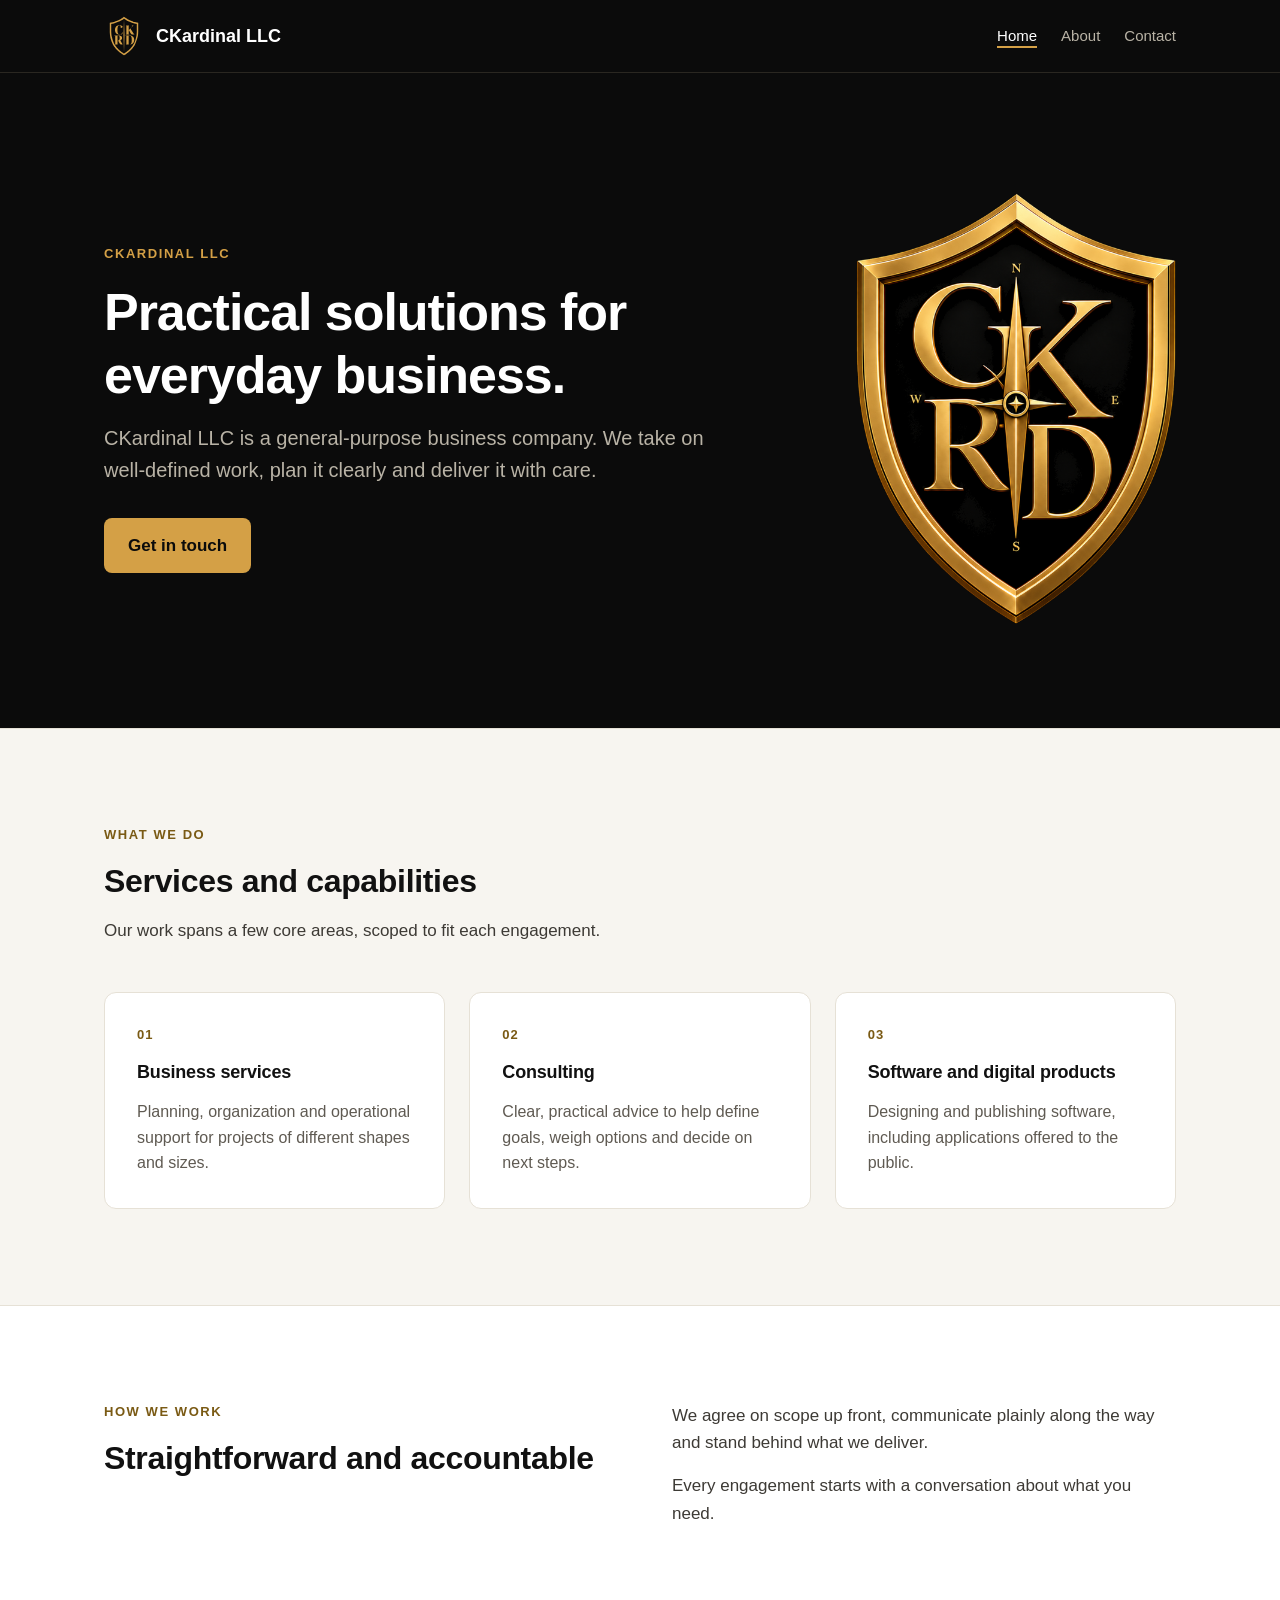
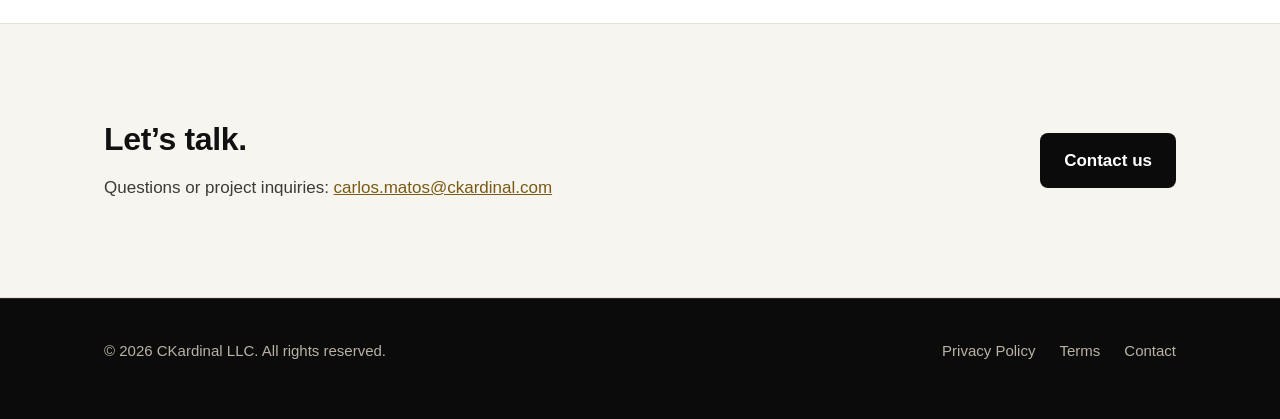
==== index.html @ 051f74bd "Initial CKardinal LLC website" ====
<!doctype html>
<html lang="en">
<head>
<meta charset="utf-8">
<meta name="viewport" content="width=device-width, initial-scale=1">
<title>CKardinal LLC</title>
<meta name="description" content="CKardinal LLC is a general-purpose business company offering business services, consulting and software.">
<link rel="icon" href="favicon.ico" sizes="32x32">
<link rel="icon" href="favicon.svg" type="image/svg+xml">
<link rel="apple-touch-icon" href="apple-touch-icon.png">
<meta name="theme-color" content="#0b0b0b">
<link rel="stylesheet" href="styles.css">
</head>
<body>
<a class="skip" href="#main">Skip to content</a>
<header><div class="wrap nav"><a class="brand" href="index.html"><img src="logo.svg" alt="" width="40" height="40">CKardinal LLC</a><nav aria-label="Main"><ul><li><a href="index.html" aria-current="page">Home</a></li><li><a href="about.html">About</a></li><li><a href="contact.html">Contact</a></li></ul></nav></div></header>
<main id="main">
<section class="hero"><div class="wrap hero-grid"><div>
<span class="eyebrow">CKardinal LLC</span>
<h1>Practical solutions for everyday business.</h1>
<p class="lead">CKardinal LLC is a general-purpose business company. We take on well-defined work, plan it clearly and deliver it with care.</p>
<a class="btn" href="contact.html">Get in touch</a>
</div><div class="crest-wrap"><img class="crest" src="crest.png" alt="CKardinal LLC crest" width="534" height="720"></div>
</div></section>
<section class="soft"><div class="wrap">
<div class="head"><span class="eyebrow">What we do</span><h2>Services and capabilities</h2><p>Our work spans a few core areas, scoped to fit each engagement.</p></div>
<div class="grid">
<div class="card"><span class="num">01</span><h3>Business services</h3><p>Planning, organization and operational support for projects of different shapes and sizes.</p></div>
<div class="card"><span class="num">02</span><h3>Consulting</h3><p>Clear, practical advice to help define goals, weigh options and decide on next steps.</p></div>
<div class="card"><span class="num">03</span><h3>Software and digital products</h3><p>Designing and publishing software, including applications offered to the public.</p></div>
</div></div></section>
<section><div class="wrap split">
<div><span class="eyebrow">How we work</span><h2>Straightforward and accountable</h2></div>
<div><p>We agree on scope up front, communicate plainly along the way and stand behind what we deliver.</p><p>Every engagement starts with a conversation about what you need.</p></div>
</div></section>
<section class="soft"><div class="wrap cta">
<div><h2>Let&rsquo;s talk.</h2><p>Questions or project inquiries: <a href="mailto:carlos.matos@ckardinal.com">carlos.matos@ckardinal.com</a></p></div>
<a class="btn btn-dark" href="contact.html">Contact us</a>
</div></section>
</main>
<footer><div class="wrap foot"><p>&copy; 2026 CKardinal LLC. All rights reserved.</p><ul><li><a href="privacy.html">Privacy Policy</a></li><li><a href="terms.html">Terms</a></li><li><a href="contact.html">Contact</a></li></ul></div></footer>
</body>
</html>
---- styles.css ----
:root{--ink:#111111;--body:#3d3a35;--muted:#5f5a52;--line:#e6e1d6;--bg:#fff;--soft:#f7f5f0;--accent:#D4A046;--accent-dark:#7a5a14;--night:#0b0b0b;--night-line:#2a2721;--on-night:#e9e4d8;--on-night-muted:#b9b3a6;--max:1120px;--pad:24px}
*,*::before,*::after{box-sizing:border-box}
html{-webkit-text-size-adjust:100%}
body{margin:0;font-family:-apple-system,BlinkMacSystemFont,"Segoe UI",Roboto,"Helvetica Neue",Arial,sans-serif;font-size:17px;line-height:1.6;color:var(--body);background:var(--bg)}
h1,h2,h3{color:var(--ink);line-height:1.2;margin:0 0 16px;letter-spacing:-.01em}
h1{font-size:clamp(2rem,5vw,3.25rem);letter-spacing:-.02em}
h2{font-size:clamp(1.5rem,3vw,2rem)}
h3{font-size:1.125rem}
p{margin:0 0 16px}
p:last-child{margin-bottom:0}
a{color:var(--accent-dark)}
a:focus-visible,.btn:focus-visible{outline:3px solid var(--accent);outline-offset:3px;border-radius:4px}
.wrap{max-width:var(--max);margin:0 auto;padding:0 var(--pad)}
.skip{position:absolute;left:-9999px}
.skip:focus{left:16px;top:16px;background:#fff;padding:8px 16px;z-index:10}
header{border-bottom:1px solid var(--line)}
.nav{display:flex;align-items:center;justify-content:space-between;gap:24px;min-height:72px;flex-wrap:wrap;padding-top:12px;padding-bottom:12px}
.brand{display:flex;align-items:center;gap:12px;text-decoration:none;color:var(--ink);font-weight:700;font-size:1.125rem}
.brand img{width:32px;height:32px}
nav ul{display:flex;gap:24px;list-style:none;margin:0;padding:0;flex-wrap:wrap}
nav a{color:var(--body);text-decoration:none;font-size:.9375rem;font-weight:500;padding:4px 0}
nav a:hover,nav a[aria-current=page]{color:var(--ink);box-shadow:inset 0 -2px 0 var(--accent)}
section{padding:96px 0}
.hero{padding:120px 0 104px}
.eyebrow{display:block;font-size:.8125rem;font-weight:600;letter-spacing:.12em;text-transform:uppercase;color:var(--accent-dark);margin-bottom:16px}
.lead{font-size:1.25rem;max-width:640px;color:var(--muted);margin-bottom:32px}
.btn{display:inline-block;background:var(--ink);color:#fff;text-decoration:none;font-weight:600;padding:14px 24px;border-radius:8px}
.btn:hover{background:#0a1426}
.soft{background:var(--soft);border-top:1px solid var(--line);border-bottom:1px solid var(--line)}
.head{max-width:640px;margin-bottom:48px}
.grid{display:grid;grid-template-columns:repeat(3,1fr);gap:24px}
.card{background:#fff;border:1px solid var(--line);border-radius:12px;padding:32px}
.card .num{display:block;font-size:.8125rem;font-weight:700;color:var(--accent-dark);margin-bottom:16px;letter-spacing:.08em}
.card p{color:var(--muted);font-size:1rem}
.split{display:grid;grid-template-columns:1fr 1fr;gap:64px;align-items:start}
.cta{display:flex;justify-content:space-between;align-items:center;gap:32px;flex-wrap:wrap}
.page{padding:80px 0 96px}
.prose{max-width:720px}
.prose h2{font-size:1.375rem;margin-top:48px}
.prose ul{padding-left:24px;margin:0 0 16px}
.prose li{margin-bottom:8px}
.meta{color:var(--muted);font-size:.9375rem;margin-bottom:40px}
.contact-box{border:1px solid var(--line);border-radius:12px;padding:32px;max-width:720px;margin-top:40px}
.contact-box a{font-size:1.25rem;font-weight:600;word-break:break-all}
footer{border-top:1px solid var(--line);padding:40px 0;font-size:.9375rem;color:var(--muted)}
.foot{display:flex;justify-content:space-between;gap:24px;flex-wrap:wrap}
footer ul{display:flex;gap:24px;list-style:none;margin:0;padding:0;flex-wrap:wrap}
footer a{color:var(--muted);text-decoration:none}
footer a:hover{color:var(--ink)}
@media (max-width:860px){.grid{grid-template-columns:1fr}.split{grid-template-columns:1fr;gap:32px}}
@media (max-width:600px){:root{--pad:20px}section{padding:64px 0}.hero{padding:72px 0 64px}.page{padding:56px 0 72px}.head{margin-bottom:32px}.card{padding:24px}.lead{font-size:1.125rem}nav ul{gap:20px}.nav{justify-content:flex-start;gap:12px}}
@media (prefers-reduced-motion:reduce){*{transition:none!important}}
.split h2{margin-bottom:0}
@media (max-width:600px){.nav{justify-content:space-between}nav ul{gap:16px}.split{gap:24px}}

header{background:var(--night);border-bottom:1px solid var(--night-line)}
.brand{color:#fff}
.brand img{width:auto;height:40px}
nav a{color:var(--on-night-muted)}
nav a:hover,nav a[aria-current=page]{color:#fff;box-shadow:inset 0 -2px 0 var(--accent)}
.hero{background:var(--night);color:var(--on-night)}
.hero h1{color:#fff}
.hero .eyebrow{color:var(--accent)}
.hero .lead{color:var(--on-night-muted)}
.hero-grid{display:grid;grid-template-columns:1fr 320px;gap:64px;align-items:center}
.crest{width:100%;height:auto;display:block}
.btn{background:var(--accent);color:var(--night)}
.btn:hover{background:#e2b25a}
.btn-dark{background:var(--night);color:#fff}
.btn-dark:hover{background:#262626}
a:focus-visible,.btn:focus-visible{outline-color:var(--accent)}
footer{background:var(--night);border-top:1px solid var(--night-line);color:var(--on-night-muted)}
footer a{color:var(--on-night-muted)}
footer a:hover{color:#fff}
.card .num{color:var(--accent-dark)}
@media (max-width:860px){.hero-grid{grid-template-columns:1fr;gap:40px}.crest-wrap{order:-1;width:160px}}
@media (max-width:600px){.brand img{height:36px}.crest-wrap{width:128px}}
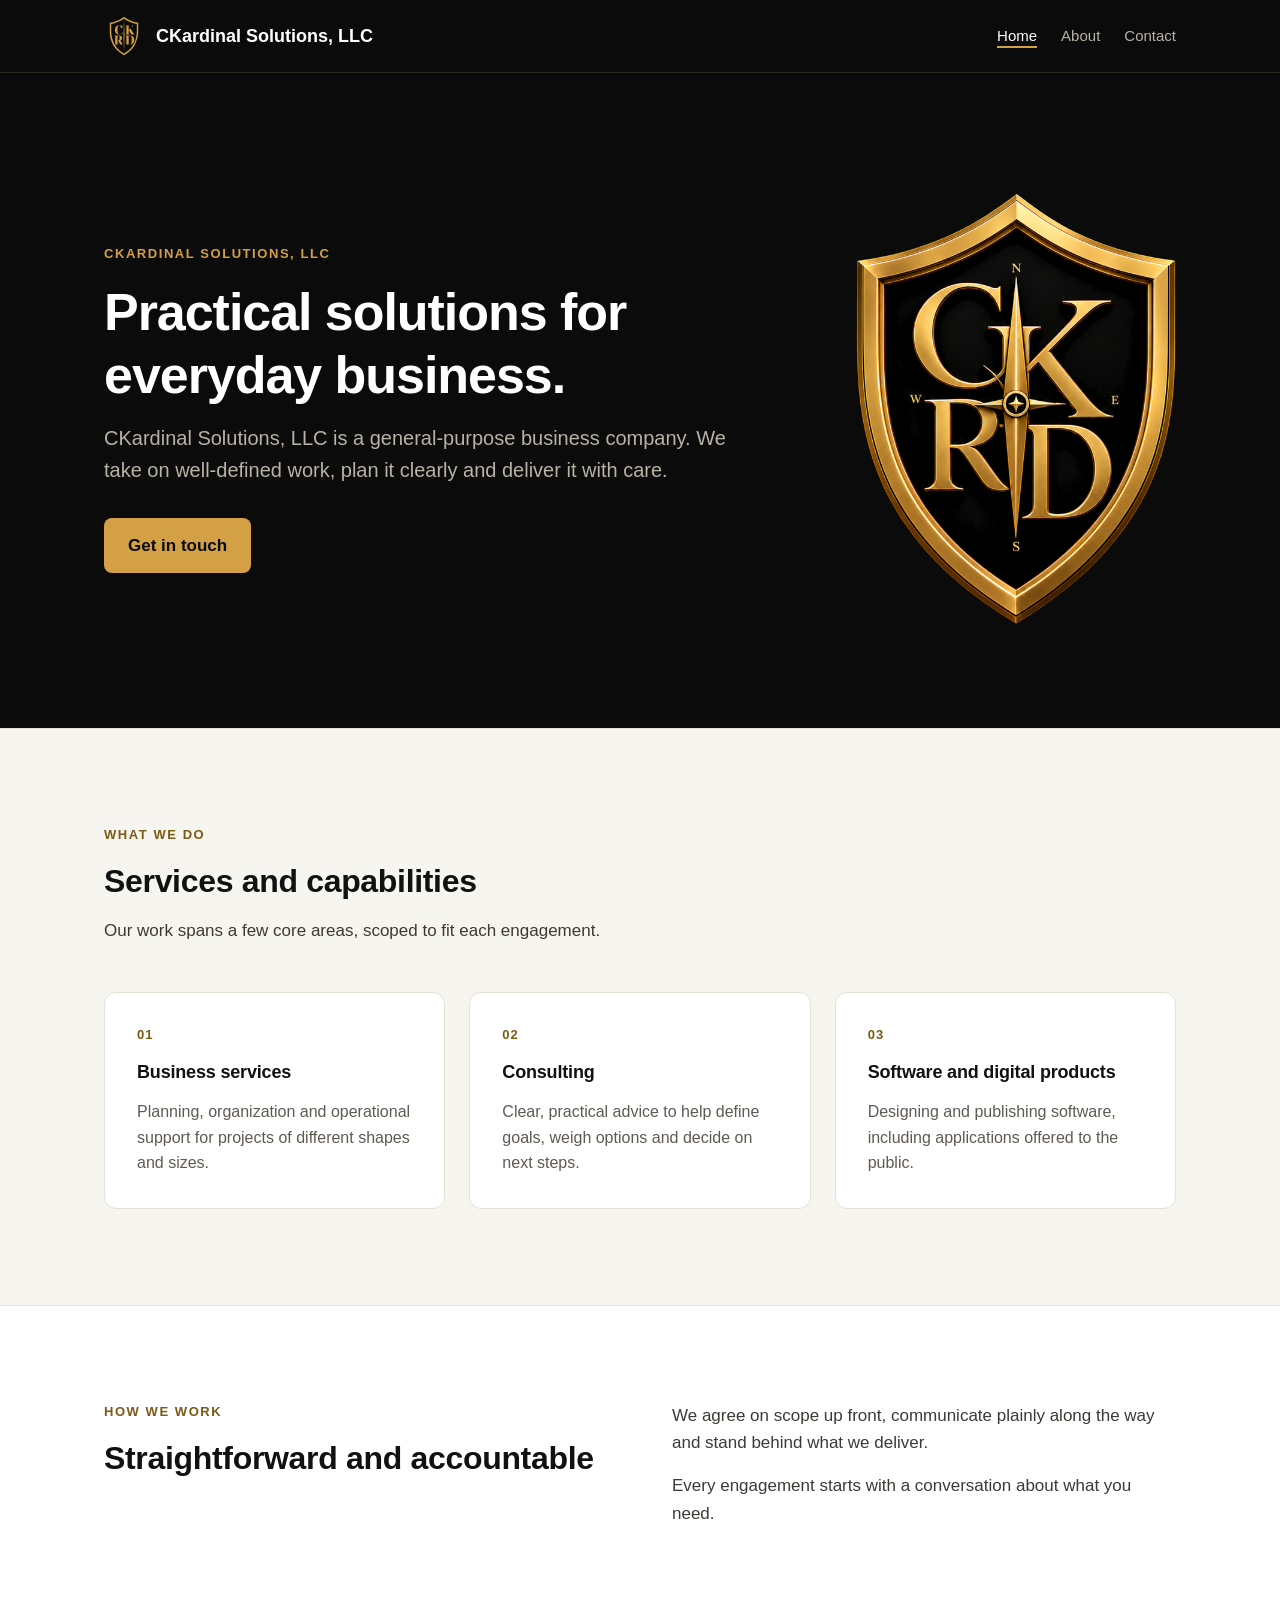
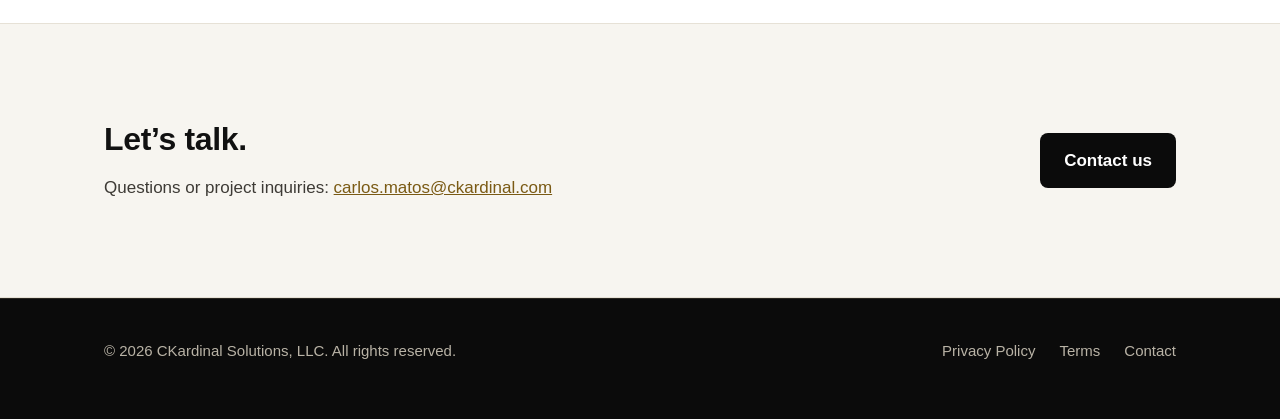
==== commit 355273b9: "Use legal name CKardinal Solutions, LLC" ====
--- a/index.html
+++ b/index.html
@@ -3,8 +3,8 @@
 <head>
 <meta charset="utf-8">
 <meta name="viewport" content="width=device-width, initial-scale=1">
-<title>CKardinal LLC</title>
-<meta name="description" content="CKardinal LLC is a general-purpose business company offering business services, consulting and software.">
+<title>CKardinal Solutions, LLC</title>
+<meta name="description" content="CKardinal Solutions, LLC is a general-purpose business company offering business services, consulting and software.">
 <link rel="icon" href="favicon.ico" sizes="32x32">
 <link rel="icon" href="favicon.svg" type="image/svg+xml">
 <link rel="apple-touch-icon" href="apple-touch-icon.png">
@@ -13,14 +13,14 @@
 </head>
 <body>
 <a class="skip" href="#main">Skip to content</a>
-<header><div class="wrap nav"><a class="brand" href="index.html"><img src="logo.svg" alt="" width="40" height="40">CKardinal LLC</a><nav aria-label="Main"><ul><li><a href="index.html" aria-current="page">Home</a></li><li><a href="about.html">About</a></li><li><a href="contact.html">Contact</a></li></ul></nav></div></header>
+<header><div class="wrap nav"><a class="brand" href="index.html"><img src="logo.svg" alt="" width="40" height="40">CKardinal Solutions, LLC</a><nav aria-label="Main"><ul><li><a href="index.html" aria-current="page">Home</a></li><li><a href="about.html">About</a></li><li><a href="contact.html">Contact</a></li></ul></nav></div></header>
 <main id="main">
 <section class="hero"><div class="wrap hero-grid"><div>
-<span class="eyebrow">CKardinal LLC</span>
+<span class="eyebrow">CKardinal Solutions, LLC</span>
 <h1>Practical solutions for everyday business.</h1>
-<p class="lead">CKardinal LLC is a general-purpose business company. We take on well-defined work, plan it clearly and deliver it with care.</p>
+<p class="lead">CKardinal Solutions, LLC is a general-purpose business company. We take on well-defined work, plan it clearly and deliver it with care.</p>
 <a class="btn" href="contact.html">Get in touch</a>
-</div><div class="crest-wrap"><img class="crest" src="crest.png" alt="CKardinal LLC crest" width="534" height="720"></div>
+</div><div class="crest-wrap"><img class="crest" src="crest.png" alt="CKardinal Solutions, LLC crest" width="534" height="720"></div>
 </div></section>
 <section class="soft"><div class="wrap">
 <div class="head"><span class="eyebrow">What we do</span><h2>Services and capabilities</h2><p>Our work spans a few core areas, scoped to fit each engagement.</p></div>
@@ -38,6 +38,6 @@
 <a class="btn btn-dark" href="contact.html">Contact us</a>
 </div></section>
 </main>
-<footer><div class="wrap foot"><p>&copy; 2026 CKardinal LLC. All rights reserved.</p><ul><li><a href="privacy.html">Privacy Policy</a></li><li><a href="terms.html">Terms</a></li><li><a href="contact.html">Contact</a></li></ul></div></footer>
+<footer><div class="wrap foot"><p>&copy; 2026 CKardinal Solutions, LLC. All rights reserved.</p><ul><li><a href="privacy.html">Privacy Policy</a></li><li><a href="terms.html">Terms</a></li><li><a href="contact.html">Contact</a></li></ul></div></footer>
 </body>
 </html>
